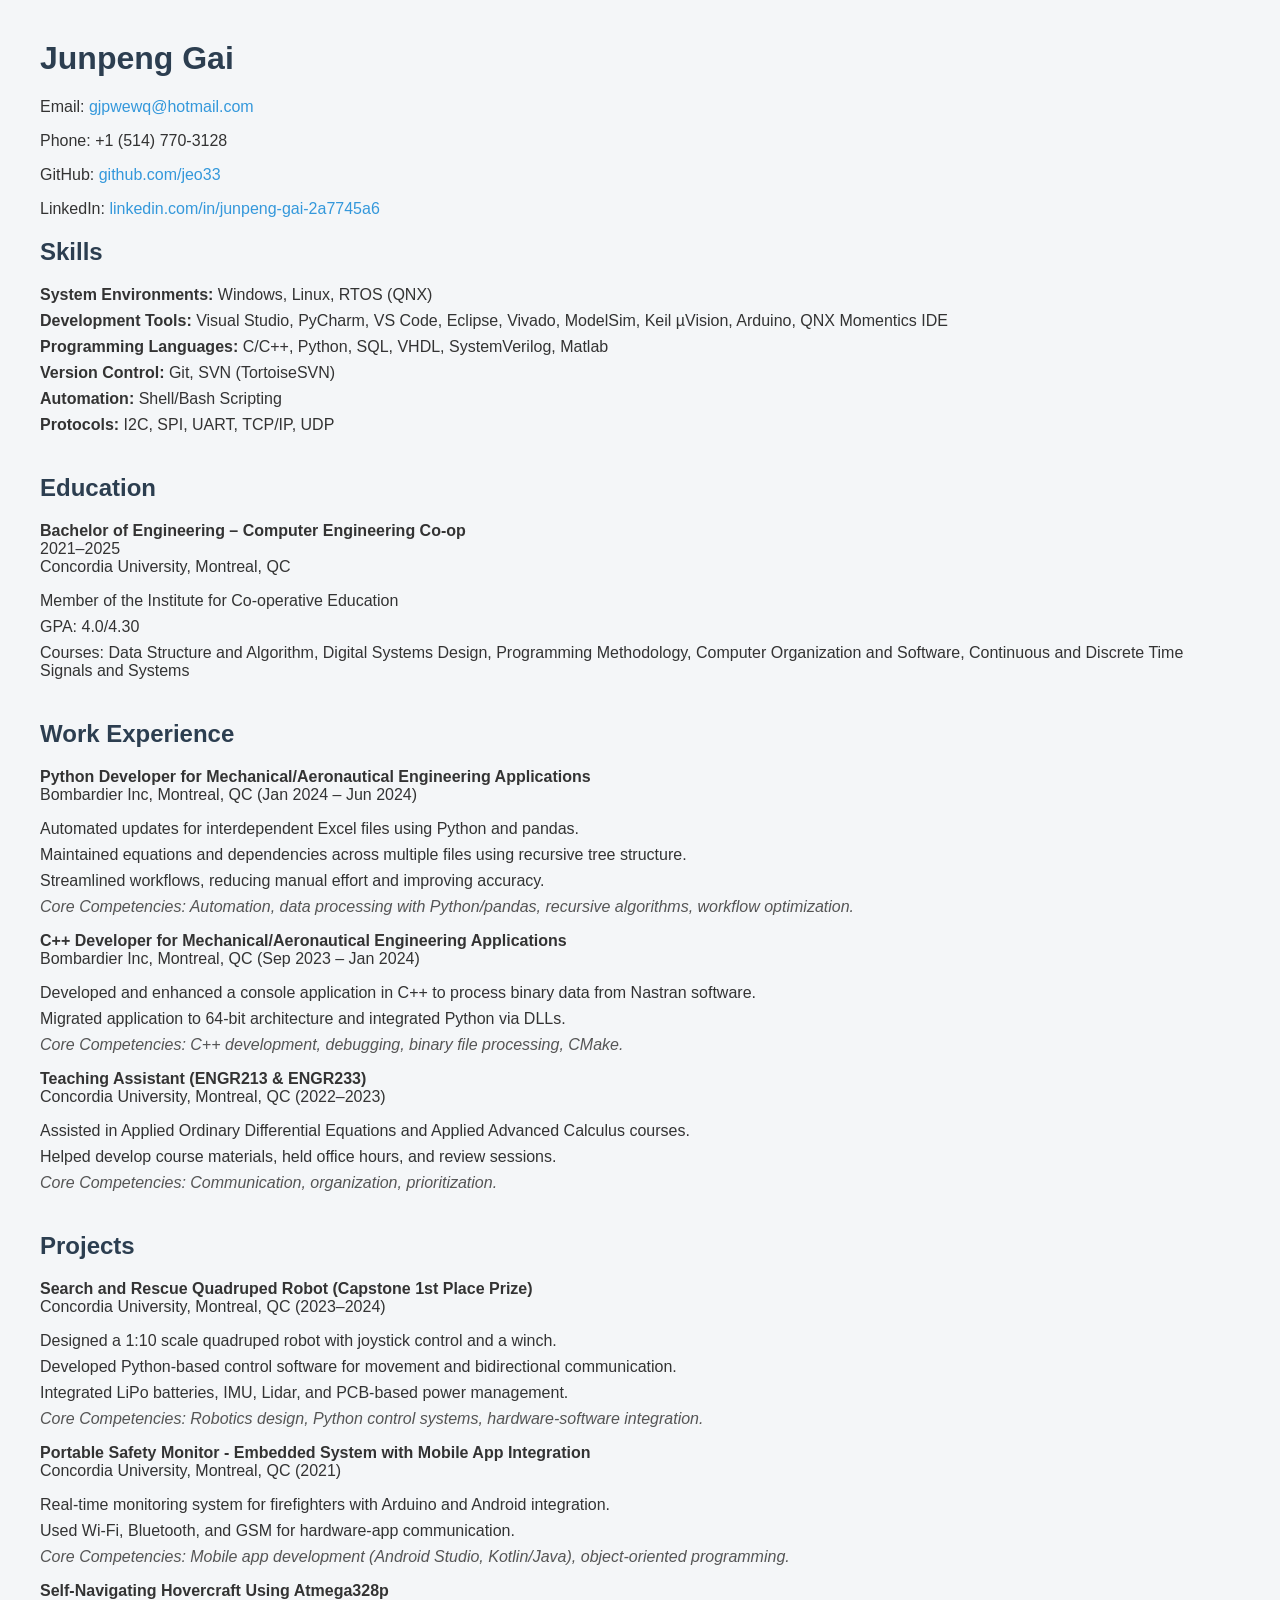
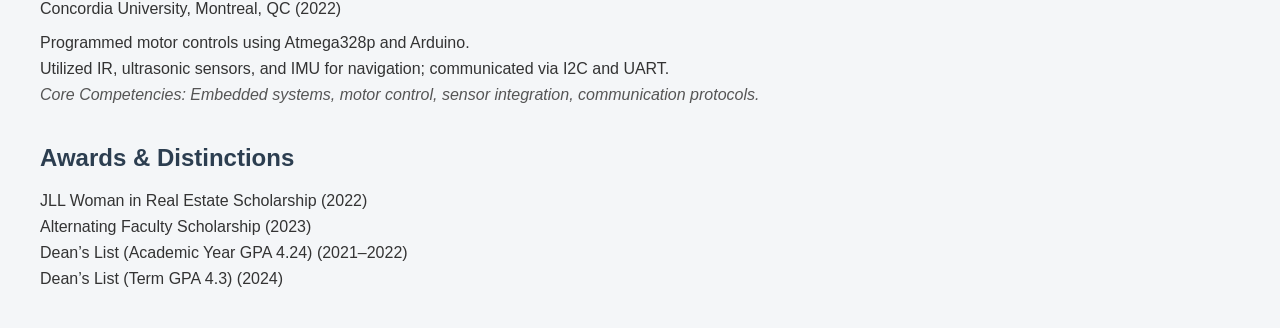
==== index.html @ d32dfa12 "Create index.html" ====
<!DOCTYPE html>
<html lang="en">
<head>
    <meta charset="UTF-8">
    <meta name="viewport" content="width=device-width, initial-scale=1.0">
    <title>Junpeng Gai - CV</title>
    <style>
        body {
            font-family: Arial, sans-serif;
            margin: 40px;
            background-color: #f4f6f8;
            color: #333;
        }
        h1, h2 {
            color: #2c3e50;
        }
        a {
            color: #3498db;
            text-decoration: none;
        }
        .section {
            margin-bottom: 40px;
        }
        .info {
            margin-bottom: 10px;
        }
        ul {
            list-style: none;
            padding-left: 0;
        }
        li {
            margin-bottom: 8px;
        }
        .core-competency {
            font-style: italic;
            color: #555;
        }
    </style>
</head>
<body>

    <h1>Junpeng Gai</h1>

    <div class="info">
        <p>Email: <a href="mailto:gjpwewq@hotmail.com">gjpwewq@hotmail.com</a></p>
        <p>Phone: +1 (514) 770-3128</p>
        <p>GitHub: <a href="https://github.com/jeo33" target="_blank">github.com/jeo33</a></p>
        <p>LinkedIn: <a href="https://linkedin.com/in/junpeng-gai-2a7745a6" target="_blank">linkedin.com/in/junpeng-gai-2a7745a6</a></p>
    </div>

    <div class="section">
        <h2>Skills</h2>
        <ul>
            <li><strong>System Environments:</strong> Windows, Linux, RTOS (QNX)</li>
            <li><strong>Development Tools:</strong> Visual Studio, PyCharm, VS Code, Eclipse, Vivado, ModelSim, Keil µVision, Arduino, QNX Momentics IDE</li>
            <li><strong>Programming Languages:</strong> C/C++, Python, SQL, VHDL, SystemVerilog, Matlab</li>
            <li><strong>Version Control:</strong> Git, SVN (TortoiseSVN)</li>
            <li><strong>Automation:</strong> Shell/Bash Scripting</li>
            <li><strong>Protocols:</strong> I2C, SPI, UART, TCP/IP, UDP</li>
        </ul>
    </div>

    <div class="section">
        <h2>Education</h2>
        <p><strong>Bachelor of Engineering – Computer Engineering Co-op</strong><br>2021–2025<br>Concordia University, Montreal, QC</p>
        <ul>
            <li>Member of the Institute for Co-operative Education</li>
            <li>GPA: 4.0/4.30</li>
            <li>Courses: Data Structure and Algorithm, Digital Systems Design, Programming Methodology, Computer Organization and Software, Continuous and Discrete Time Signals and Systems</li>
        </ul>
    </div>

    <div class="section">
        <h2>Work Experience</h2>
        <p><strong>Python Developer for Mechanical/Aeronautical Engineering Applications</strong><br>Bombardier Inc, Montreal, QC (Jan 2024 – Jun 2024)</p>
        <ul>
            <li>Automated updates for interdependent Excel files using Python and pandas.</li>
            <li>Maintained equations and dependencies across multiple files using recursive tree structure.</li>
            <li>Streamlined workflows, reducing manual effort and improving accuracy.</li>
            <li class="core-competency">Core Competencies: Automation, data processing with Python/pandas, recursive algorithms, workflow optimization.</li>
        </ul>

        <p><strong>C++ Developer for Mechanical/Aeronautical Engineering Applications</strong><br>Bombardier Inc, Montreal, QC (Sep 2023 – Jan 2024)</p>
        <ul>
            <li>Developed and enhanced a console application in C++ to process binary data from Nastran software.</li>
            <li>Migrated application to 64-bit architecture and integrated Python via DLLs.</li>
            <li class="core-competency">Core Competencies: C++ development, debugging, binary file processing, CMake.</li>
        </ul>

        <p><strong>Teaching Assistant (ENGR213 & ENGR233)</strong><br>Concordia University, Montreal, QC (2022–2023)</p>
        <ul>
            <li>Assisted in Applied Ordinary Differential Equations and Applied Advanced Calculus courses.</li>
            <li>Helped develop course materials, held office hours, and review sessions.</li>
            <li class="core-competency">Core Competencies: Communication, organization, prioritization.</li>
        </ul>
    </div>

    <div class="section">
        <h2>Projects</h2>

        <p><strong>Search and Rescue Quadruped Robot (Capstone 1st Place Prize)</strong><br>Concordia University, Montreal, QC (2023–2024)</p>
        <ul>
            <li>Designed a 1:10 scale quadruped robot with joystick control and a winch.</li>
            <li>Developed Python-based control software for movement and bidirectional communication.</li>
            <li>Integrated LiPo batteries, IMU, Lidar, and PCB-based power management.</li>
            <li class="core-competency">Core Competencies: Robotics design, Python control systems, hardware-software integration.</li>
        </ul>

        <p><strong>Portable Safety Monitor - Embedded System with Mobile App Integration</strong><br>Concordia University, Montreal, QC (2021)</p>
        <ul>
            <li>Real-time monitoring system for firefighters with Arduino and Android integration.</li>
            <li>Used Wi-Fi, Bluetooth, and GSM for hardware-app communication.</li>
            <li class="core-competency">Core Competencies: Mobile app development (Android Studio, Kotlin/Java), object-oriented programming.</li>
        </ul>

        <p><strong>Self-Navigating Hovercraft Using Atmega328p</strong><br>Concordia University, Montreal, QC (2022)</p>
        <ul>
            <li>Programmed motor controls using Atmega328p and Arduino.</li>
            <li>Utilized IR, ultrasonic sensors, and IMU for navigation; communicated via I2C and UART.</li>
            <li class="core-competency">Core Competencies: Embedded systems, motor control, sensor integration, communication protocols.</li>
        </ul>
    </div>

    <div class="section">
        <h2>Awards & Distinctions</h2>
        <ul>
            <li>JLL Woman in Real Estate Scholarship (2022)</li>
            <li>Alternating Faculty Scholarship (2023)</li>
            <li>Dean’s List (Academic Year GPA 4.24) (2021–2022)</li>
            <li>Dean’s List (Term GPA 4.3) (2024)</li>
        </ul>
    </div>

</body>
</html>
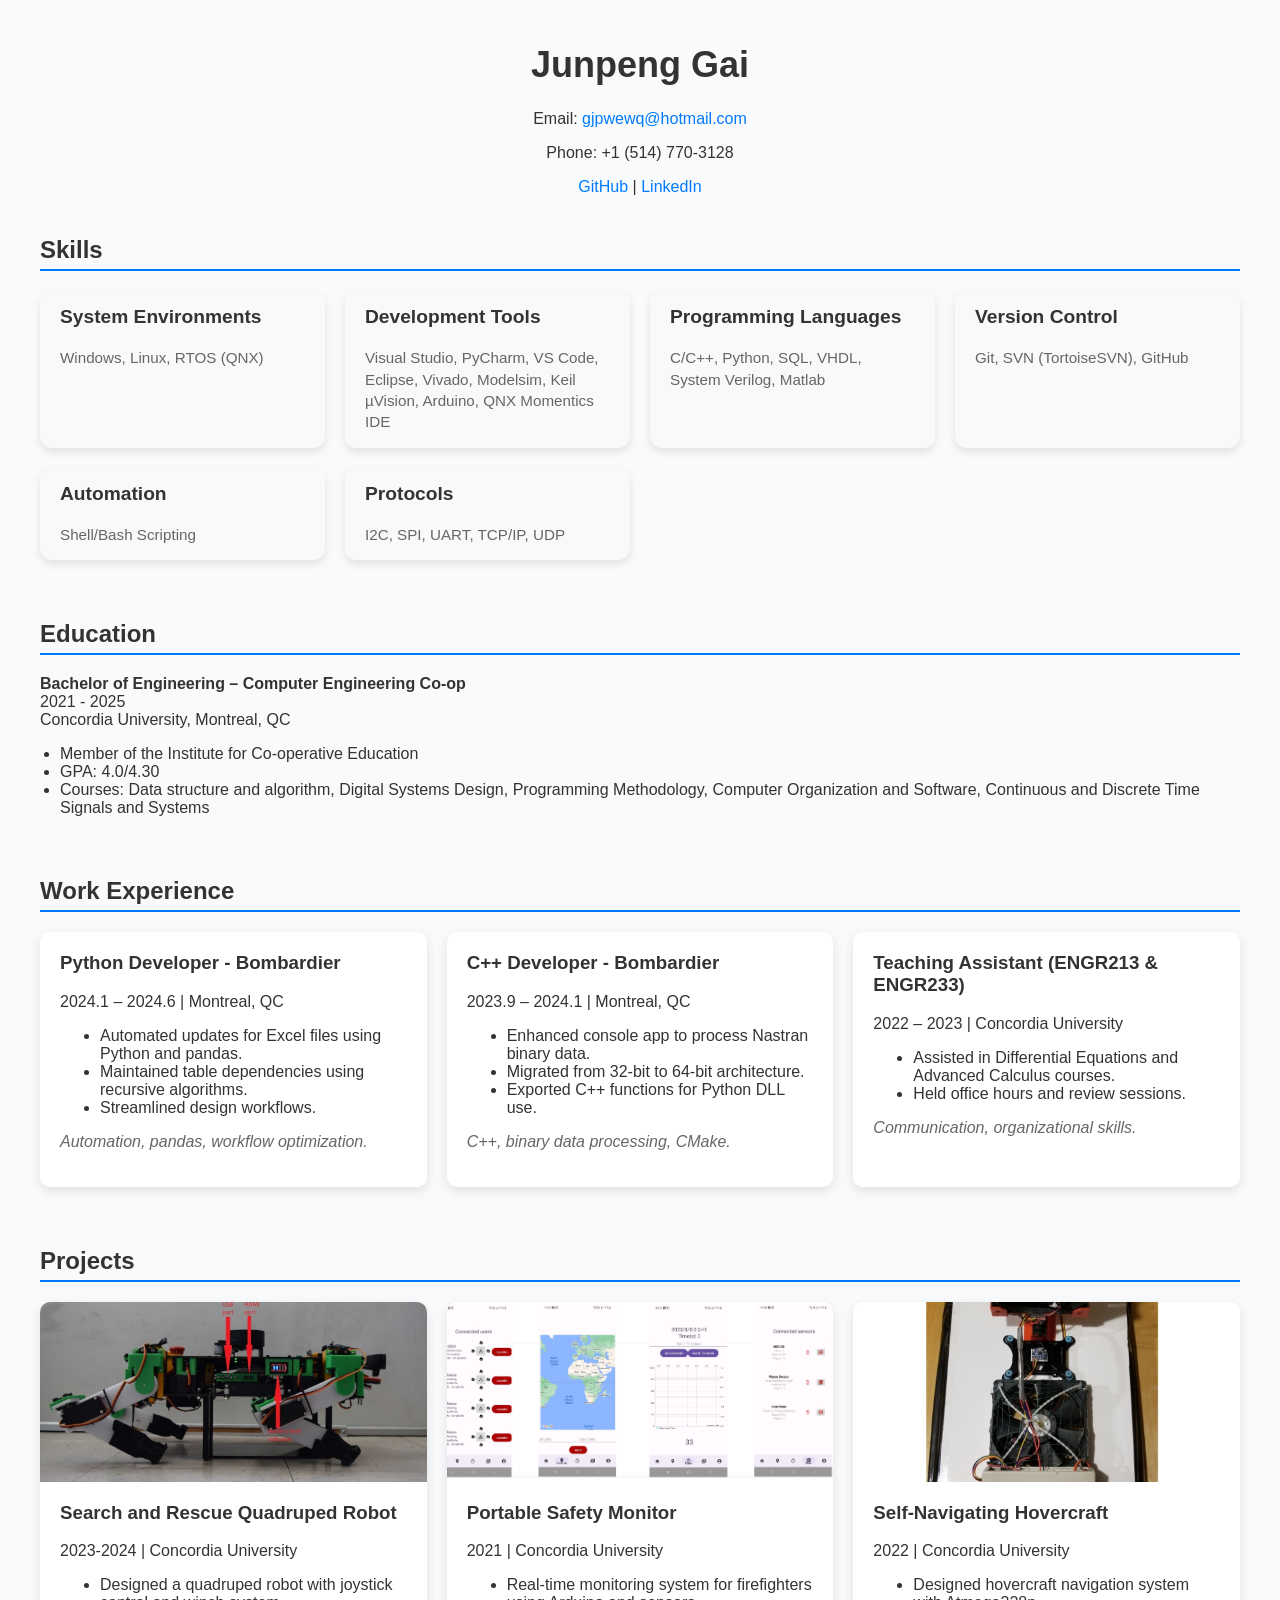
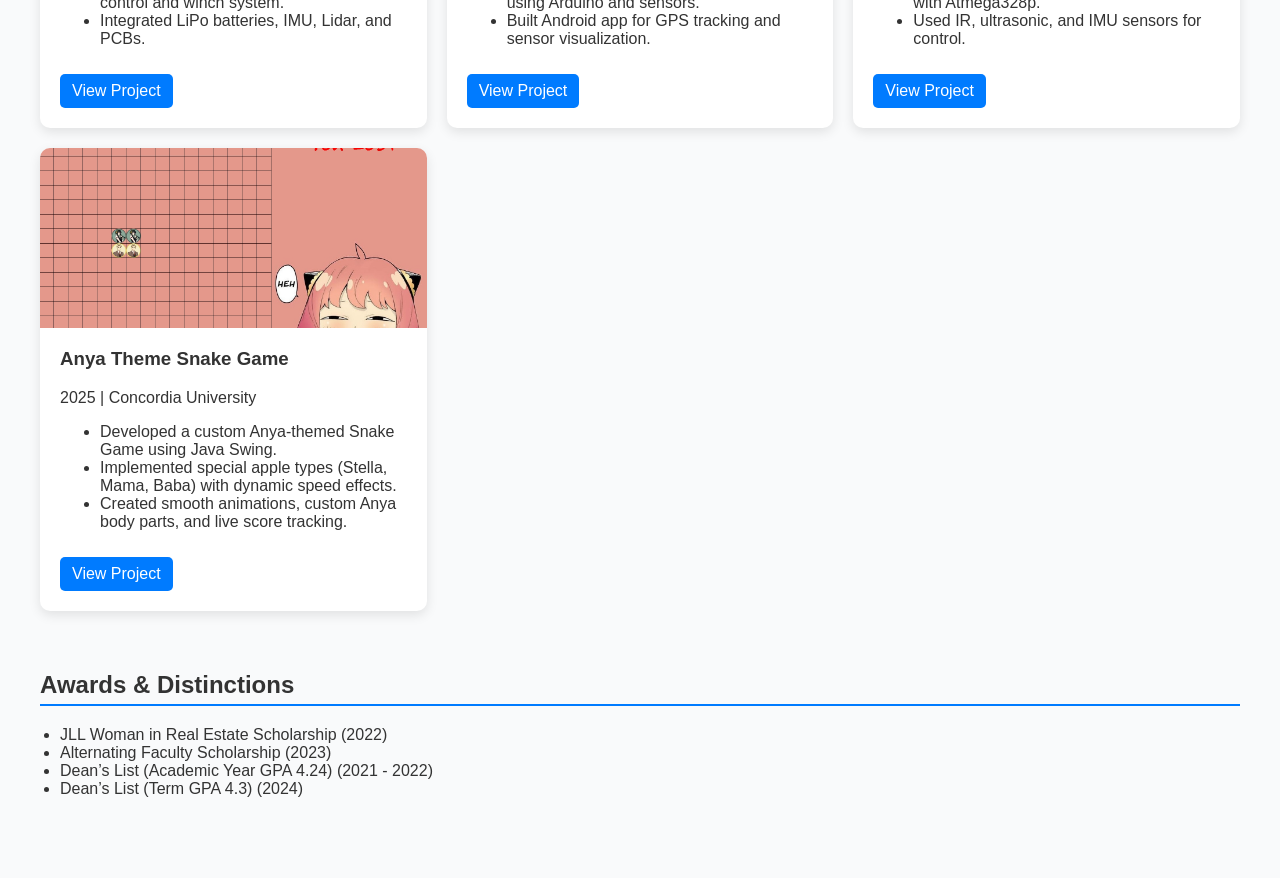
==== commit 2dccb9a9: "update" ====
--- a/index.html
+++ b/index.html
@@ -4,131 +4,182 @@
     <meta charset="UTF-8">
     <meta name="viewport" content="width=device-width, initial-scale=1.0">
     <title>Junpeng Gai - CV</title>
-    <style>
-        body {
-            font-family: Arial, sans-serif;
-            margin: 40px;
-            background-color: #f4f6f8;
-            color: #333;
-        }
-        h1, h2 {
-            color: #2c3e50;
-        }
-        a {
-            color: #3498db;
-            text-decoration: none;
-        }
-        .section {
-            margin-bottom: 40px;
-        }
-        .info {
-            margin-bottom: 10px;
-        }
-        ul {
-            list-style: none;
-            padding-left: 0;
-        }
-        li {
-            margin-bottom: 8px;
-        }
-        .core-competency {
-            font-style: italic;
-            color: #555;
-        }
-    </style>
+    <link rel="stylesheet" href="style.css">
 </head>
 <body>
 
-    <h1>Junpeng Gai</h1>
+    <div class="container">
+        <header>
+            <h1>Junpeng Gai</h1>
+            <p>Email: <a href="mailto:gjpwewq@hotmail.com">gjpwewq@hotmail.com</a></p>
+            <p>Phone: +1 (514) 770-3128</p>
+            <p>
+                <a href="https://github.com/jeo33" target="_blank">GitHub</a> |
+                <a href="https://linkedin.com/in/junpeng-gai-2a7745a6" target="_blank">LinkedIn</a>
+            </p>
+        </header>
 
-    <div class="info">
-        <p>Email: <a href="mailto:gjpwewq@hotmail.com">gjpwewq@hotmail.com</a></p>
-        <p>Phone: +1 (514) 770-3128</p>
-        <p>GitHub: <a href="https://github.com/jeo33" target="_blank">github.com/jeo33</a></p>
-        <p>LinkedIn: <a href="https://linkedin.com/in/junpeng-gai-2a7745a6" target="_blank">linkedin.com/in/junpeng-gai-2a7745a6</a></p>
+        <!-- Skills -->
+<section class="section">
+    <h2>Skills</h2>
+    <div class="skills-grid">
+        <div class="skill-card">
+            <h3>System Environments</h3>
+            <p>Windows, Linux, RTOS (QNX)</p>
+        </div>
+        <div class="skill-card">
+            <h3>Development Tools</h3>
+            <p>Visual Studio, PyCharm, VS Code, Eclipse, Vivado, Modelsim, Keil µVision, Arduino, QNX Momentics IDE</p>
+        </div>
+        <div class="skill-card">
+            <h3>Programming Languages</h3>
+            <p>C/C++, Python, SQL, VHDL, System Verilog, Matlab</p>
+        </div>
+        <div class="skill-card">
+            <h3>Version Control</h3>
+            <p>Git, SVN (TortoiseSVN), GitHub</p>
+        </div>
+        <div class="skill-card">
+            <h3>Automation</h3>
+            <p>Shell/Bash Scripting</p>
+        </div>
+        <div class="skill-card">
+            <h3>Protocols</h3>
+            <p>I2C, SPI, UART, TCP/IP, UDP</p>
+        </div>
     </div>
+</section>
 
-    <div class="section">
-        <h2>Skills</h2>
-        <ul>
-            <li><strong>System Environments:</strong> Windows, Linux, RTOS (QNX)</li>
-            <li><strong>Development Tools:</strong> Visual Studio, PyCharm, VS Code, Eclipse, Vivado, ModelSim, Keil µVision, Arduino, QNX Momentics IDE</li>
-            <li><strong>Programming Languages:</strong> C/C++, Python, SQL, VHDL, SystemVerilog, Matlab</li>
-            <li><strong>Version Control:</strong> Git, SVN (TortoiseSVN)</li>
-            <li><strong>Automation:</strong> Shell/Bash Scripting</li>
-            <li><strong>Protocols:</strong> I2C, SPI, UART, TCP/IP, UDP</li>
-        </ul>
-    </div>
 
-    <div class="section">
-        <h2>Education</h2>
-        <p><strong>Bachelor of Engineering – Computer Engineering Co-op</strong><br>2021–2025<br>Concordia University, Montreal, QC</p>
-        <ul>
-            <li>Member of the Institute for Co-operative Education</li>
-            <li>GPA: 4.0/4.30</li>
-            <li>Courses: Data Structure and Algorithm, Digital Systems Design, Programming Methodology, Computer Organization and Software, Continuous and Discrete Time Signals and Systems</li>
-        </ul>
-    </div>
+        <!-- Education -->
+        <section class="section">
+            <h2>Education</h2>
+            <p><strong>Bachelor of Engineering – Computer Engineering Co-op</strong><br>2021 - 2025<br>Concordia University, Montreal, QC</p>
+            <ul class="list">
+                <li>Member of the Institute for Co-operative Education</li>
+                <li>GPA: 4.0/4.30</li>
+                <li>Courses: Data structure and algorithm, Digital Systems Design, Programming Methodology, Computer Organization and Software, Continuous and Discrete Time Signals and Systems</li>
+            </ul>
+        </section>
 
-    <div class="section">
-        <h2>Work Experience</h2>
-        <p><strong>Python Developer for Mechanical/Aeronautical Engineering Applications</strong><br>Bombardier Inc, Montreal, QC (Jan 2024 – Jun 2024)</p>
-        <ul>
-            <li>Automated updates for interdependent Excel files using Python and pandas.</li>
-            <li>Maintained equations and dependencies across multiple files using recursive tree structure.</li>
-            <li>Streamlined workflows, reducing manual effort and improving accuracy.</li>
-            <li class="core-competency">Core Competencies: Automation, data processing with Python/pandas, recursive algorithms, workflow optimization.</li>
-        </ul>
+        <!-- Work Experience -->
+        <section class="section">
+            <h2>Work Experience</h2>
+            <div class="grid-wrapper">
 
-        <p><strong>C++ Developer for Mechanical/Aeronautical Engineering Applications</strong><br>Bombardier Inc, Montreal, QC (Sep 2023 – Jan 2024)</p>
-        <ul>
-            <li>Developed and enhanced a console application in C++ to process binary data from Nastran software.</li>
-            <li>Migrated application to 64-bit architecture and integrated Python via DLLs.</li>
-            <li class="core-competency">Core Competencies: C++ development, debugging, binary file processing, CMake.</li>
-        </ul>
+                <div class="card">
+                    <div class="card-content">
+                        <h3>Python Developer - Bombardier</h3>
+                        <p>2024.1 – 2024.6 | Montreal, QC</p>
+                        <ul>
+                            <li>Automated updates for Excel files using Python and pandas.</li>
+                            <li>Maintained table dependencies using recursive algorithms.</li>
+                            <li>Streamlined design workflows.</li>
+                        </ul>
+                        <p class="core-competency">Automation, pandas, workflow optimization.</p>
+                    </div>
+                </div>
 
-        <p><strong>Teaching Assistant (ENGR213 & ENGR233)</strong><br>Concordia University, Montreal, QC (2022–2023)</p>
-        <ul>
-            <li>Assisted in Applied Ordinary Differential Equations and Applied Advanced Calculus courses.</li>
-            <li>Helped develop course materials, held office hours, and review sessions.</li>
-            <li class="core-competency">Core Competencies: Communication, organization, prioritization.</li>
-        </ul>
-    </div>
+                <div class="card">
+                    <div class="card-content">
+                        <h3>C++ Developer - Bombardier</h3>
+                        <p>2023.9 – 2024.1 | Montreal, QC</p>
+                        <ul>
+                            <li>Enhanced console app to process Nastran binary data.</li>
+                            <li>Migrated from 32-bit to 64-bit architecture.</li>
+                            <li>Exported C++ functions for Python DLL use.</li>
+                        </ul>
+                        <p class="core-competency">C++, binary data processing, CMake.</p>
+                    </div>
+                </div>
 
-    <div class="section">
-        <h2>Projects</h2>
+                <div class="card">
+                    <div class="card-content">
+                        <h3>Teaching Assistant (ENGR213 & ENGR233)</h3>
+                        <p>2022 – 2023 | Concordia University</p>
+                        <ul>
+                            <li>Assisted in Differential Equations and Advanced Calculus courses.</li>
+                            <li>Held office hours and review sessions.</li>
+                        </ul>
+                        <p class="core-competency">Communication, organizational skills.</p>
+                    </div>
+                </div>
 
-        <p><strong>Search and Rescue Quadruped Robot (Capstone 1st Place Prize)</strong><br>Concordia University, Montreal, QC (2023–2024)</p>
-        <ul>
-            <li>Designed a 1:10 scale quadruped robot with joystick control and a winch.</li>
-            <li>Developed Python-based control software for movement and bidirectional communication.</li>
-            <li>Integrated LiPo batteries, IMU, Lidar, and PCB-based power management.</li>
-            <li class="core-competency">Core Competencies: Robotics design, Python control systems, hardware-software integration.</li>
-        </ul>
+            </div>
+        </section>
 
-        <p><strong>Portable Safety Monitor - Embedded System with Mobile App Integration</strong><br>Concordia University, Montreal, QC (2021)</p>
-        <ul>
-            <li>Real-time monitoring system for firefighters with Arduino and Android integration.</li>
-            <li>Used Wi-Fi, Bluetooth, and GSM for hardware-app communication.</li>
-            <li class="core-competency">Core Competencies: Mobile app development (Android Studio, Kotlin/Java), object-oriented programming.</li>
-        </ul>
+        <!-- Projects -->
+        <section class="section">
+            <h2>Projects</h2>
+            <div class="grid-wrapper">
 
-        <p><strong>Self-Navigating Hovercraft Using Atmega328p</strong><br>Concordia University, Montreal, QC (2022)</p>
-        <ul>
-            <li>Programmed motor controls using Atmega328p and Arduino.</li>
-            <li>Utilized IR, ultrasonic sensors, and IMU for navigation; communicated via I2C and UART.</li>
-            <li class="core-competency">Core Competencies: Embedded systems, motor control, sensor integration, communication protocols.</li>
-        </ul>
-    </div>
+                <div class="card">
+                    <img src="resources/Weixin Screenshot_20250428202626.png" alt="Search and Rescue Robot" class="card-img">
+                    <div class="card-content">
+                        <h3>Search and Rescue Quadruped Robot</h3>
+                        <p>2023-2024 | Concordia University</p>
+                        <ul>
+                            <li>Designed a quadruped robot with joystick control and winch system.</li>
+                            <li>Integrated LiPo batteries, IMU, Lidar, and PCBs.</li>
+                        </ul>
+                        <a href="https://github.com/jeo33/490_Capstone_Quadruped_Robot/tree/main" class="btn" target="_blank">View Project</a>
+                    </div>
+                </div>
 
-    <div class="section">
-        <h2>Awards & Distinctions</h2>
-        <ul>
-            <li>JLL Woman in Real Estate Scholarship (2022)</li>
-            <li>Alternating Faculty Scholarship (2023)</li>
-            <li>Dean’s List (Academic Year GPA 4.24) (2021–2022)</li>
-            <li>Dean’s List (Term GPA 4.3) (2024)</li>
-        </ul>
+                <div class="card">
+                    <img src="resources/Weixin Screenshot_20250428201529.png" alt="Portable Safety Monitor" class="card-img">
+                    <div class="card-content">
+                        <h3>Portable Safety Monitor</h3>
+                        <p>2021 | Concordia University</p>
+                        <ul>
+                            <li>Real-time monitoring system for firefighters using Arduino and sensors.</li>
+                            <li>Built Android app for GPS tracking and sensor visualization.</li>
+                        </ul>
+                        <a href="https://github.com/jeo33/ELEC-COEN390-Arduino/tree/main" class="btn" target="_blank">View Project</a>
+                    </div>
+                </div>
+
+                <div class="card">
+                    <img src="resources/Weixin Screenshot_20250428202120.png" alt="Self-Navigating Hovercraft" class="card-img">
+                    <div class="card-content">
+                        <h3>Self-Navigating Hovercraft</h3>
+                        <p>2022 | Concordia University</p>
+                        <ul>
+                            <li>Designed hovercraft navigation system with Atmega328p.</li>
+                            <li>Used IR, ultrasonic, and IMU sensors for control.</li>
+                        </ul>
+                        <a href="https://github.com/jeo33/Second_Year_Practice/tree/COEN352/ENGR290" class="btn" target="_blank">View Project</a>
+                    </div>
+                </div>
+
+                <div class="card">
+                    <img src="resources/game2.png" alt="Anya Theme Snake Game" class="card-img">
+                    <div class="card-content">
+                        <h3>Anya Theme Snake Game</h3>
+                        <p>2025 | Concordia University</p>
+                        <ul>
+                            <li>Developed a custom Anya-themed Snake Game using Java Swing.</li>
+                            <li>Implemented special apple types (Stella, Mama, Baba) with dynamic speed effects.</li>
+                            <li>Created smooth animations, custom Anya body parts, and live score tracking.</li>
+                        </ul>
+                        <a href="https://github.com/jeo33/SnakeGame/tree/main" class="btn" target="_blank">View Project</a>
+                    </div>
+                </div>
+
+            </div>
+        </section>
+
+        <!-- Awards -->
+        <section class="section">
+            <h2>Awards & Distinctions</h2>
+            <ul class="list">
+                <li>JLL Woman in Real Estate Scholarship (2022)</li>
+                <li>Alternating Faculty Scholarship (2023)</li>
+                <li>Dean’s List (Academic Year GPA 4.24) (2021 - 2022)</li>
+                <li>Dean’s List (Term GPA 4.3) (2024)</li>
+            </ul>
+        </section>
+
     </div>
 
 </body>
--- a/style.css
+++ b/style.css
@@ -0,0 +1,129 @@
+.skills-grid {
+    display: grid;
+    grid-template-columns: repeat(auto-fit, minmax(250px, 1fr));
+    gap: 20px;
+    margin-top: 20px;
+}
+
+.skill-card {
+    background-color: #f9f9f9;
+    padding: 15px 20px;
+    border-radius: 12px;
+    box-shadow: 0 4px 8px rgba(0, 0, 0, 0.1);
+    transition: transform 0.3s ease;
+}
+
+.skill-card:hover {
+    transform: translateY(-5px);
+}
+
+.skill-card h3 {
+    margin-top: 0;
+    font-size: 1.2rem;
+    color: #333;
+}
+
+.skill-card p {
+    margin: 10px 0 0 0;
+    color: #666;
+    font-size: 0.95rem;
+    line-height: 1.4;
+}
+
+
+
+body {
+    font-family: Arial, sans-serif;
+    margin: 0;
+    padding: 0;
+    background-color: #f9fafb;
+    color: #333;
+}
+
+.container {
+    max-width: 1200px;
+    margin: auto;
+    padding: 20px;
+}
+
+header {
+    text-align: center;
+    margin-bottom: 40px;
+}
+
+header h1 {
+    font-size: 36px;
+}
+
+header p a {
+    text-decoration: none;
+    color: #007BFF;
+}
+
+.section {
+    margin-bottom: 60px;
+}
+
+h2 {
+    border-bottom: 2px solid #007BFF;
+    padding-bottom: 5px;
+    margin-bottom: 20px;
+}
+
+.list {
+    list-style: disc;
+    padding-left: 20px;
+}
+
+.grid-wrapper {
+    display: grid;
+    grid-template-columns: repeat(auto-fit, minmax(350px, 1fr));
+    gap: 20px;
+}
+
+.card {
+    background: white;
+    border-radius: 10px;
+    box-shadow: 0 4px 12px rgba(0, 0, 0, 0.1);
+    overflow: hidden;
+    transition: transform 0.3s ease;
+    display: flex;
+    flex-direction: column;
+}
+
+.card:hover {
+    transform: translateY(-5px);
+}
+
+.card-img {
+    width: 100%;
+    height: 180px;  /* make it not too tall */
+    object-fit: cover; /* crop the image nicely instead of stretching */
+    object-position: center; /* keep the center of the image */
+    display: block;
+}
+
+
+.card-content {
+    padding: 20px;
+}
+
+.card-content h3 {
+    margin-top: 0;
+}
+
+.btn {
+    display: inline-block;
+    margin-top: 10px;
+    background-color: #007BFF;
+    color: white;
+    padding: 8px 12px;
+    border-radius: 5px;
+    text-decoration: none;
+}
+
+.core-competency {
+    font-style: italic;
+    margin-top: 10px;
+    color: #666;
+}
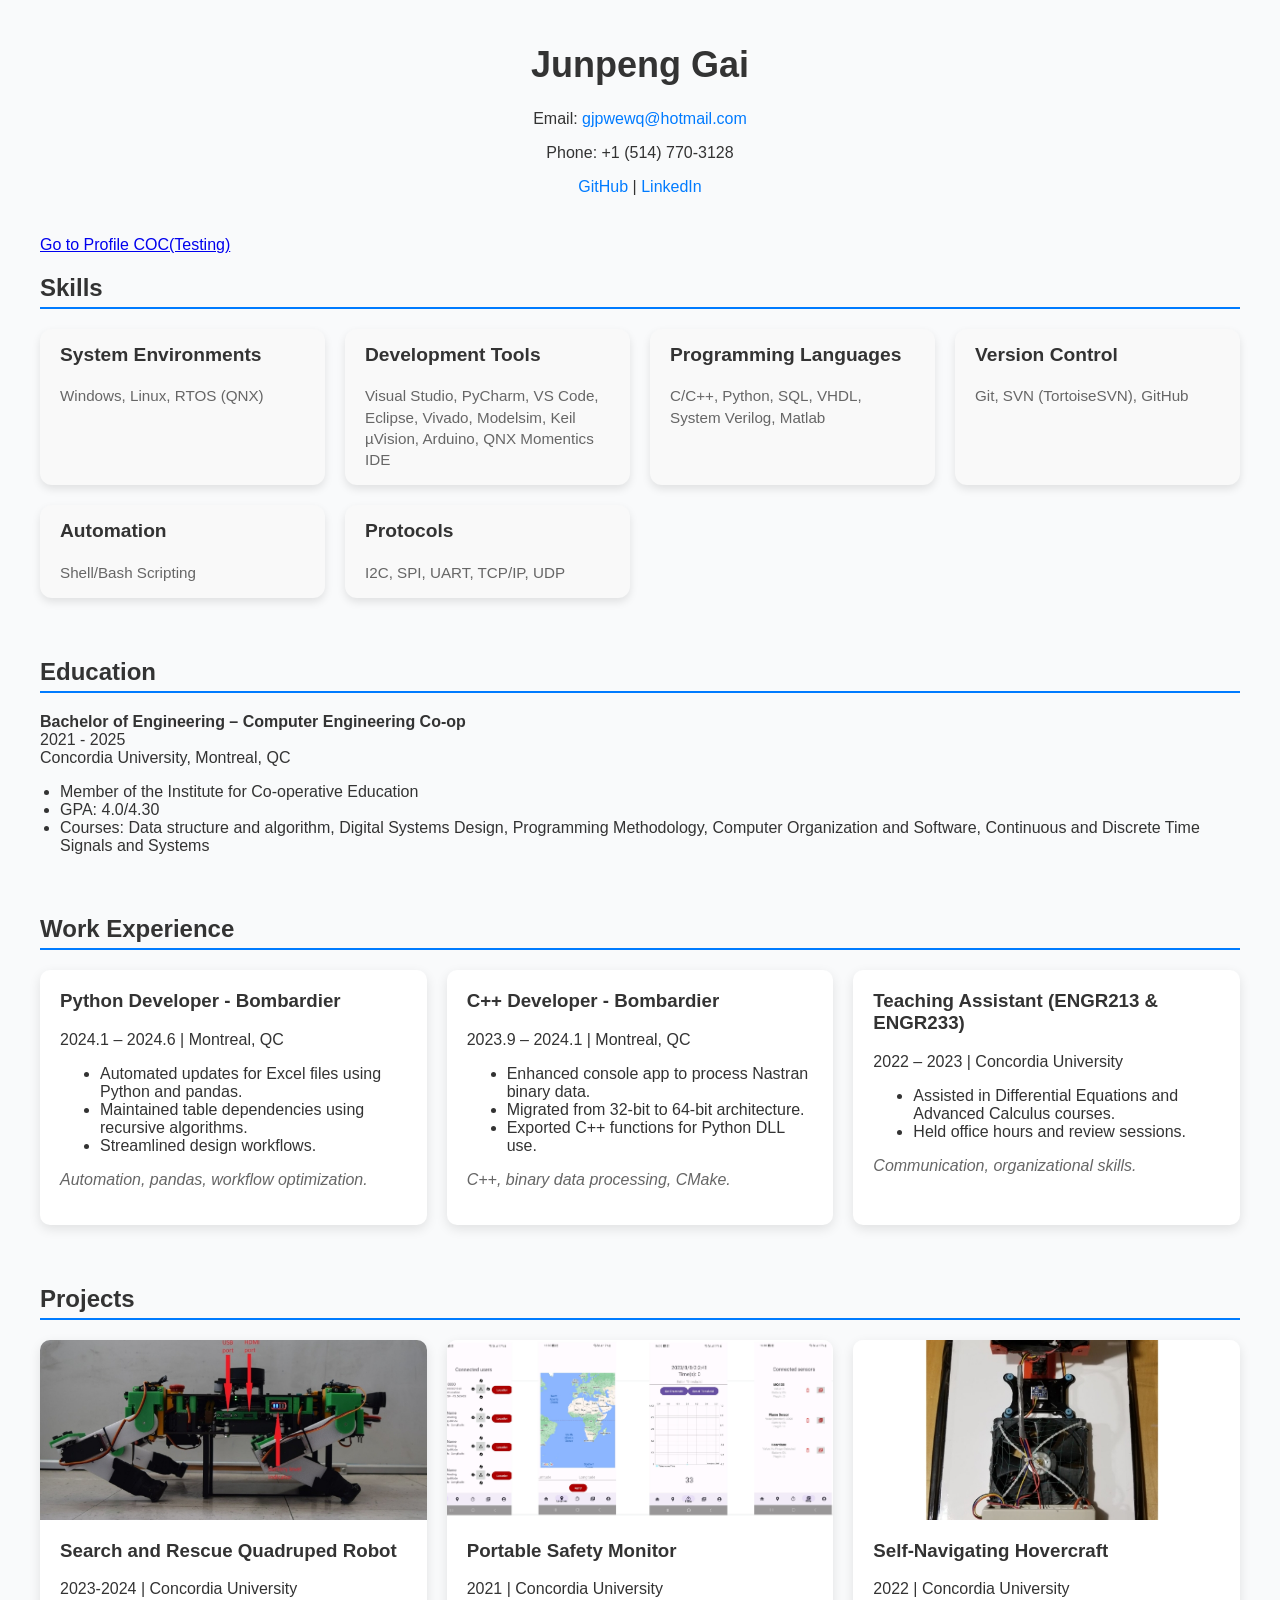
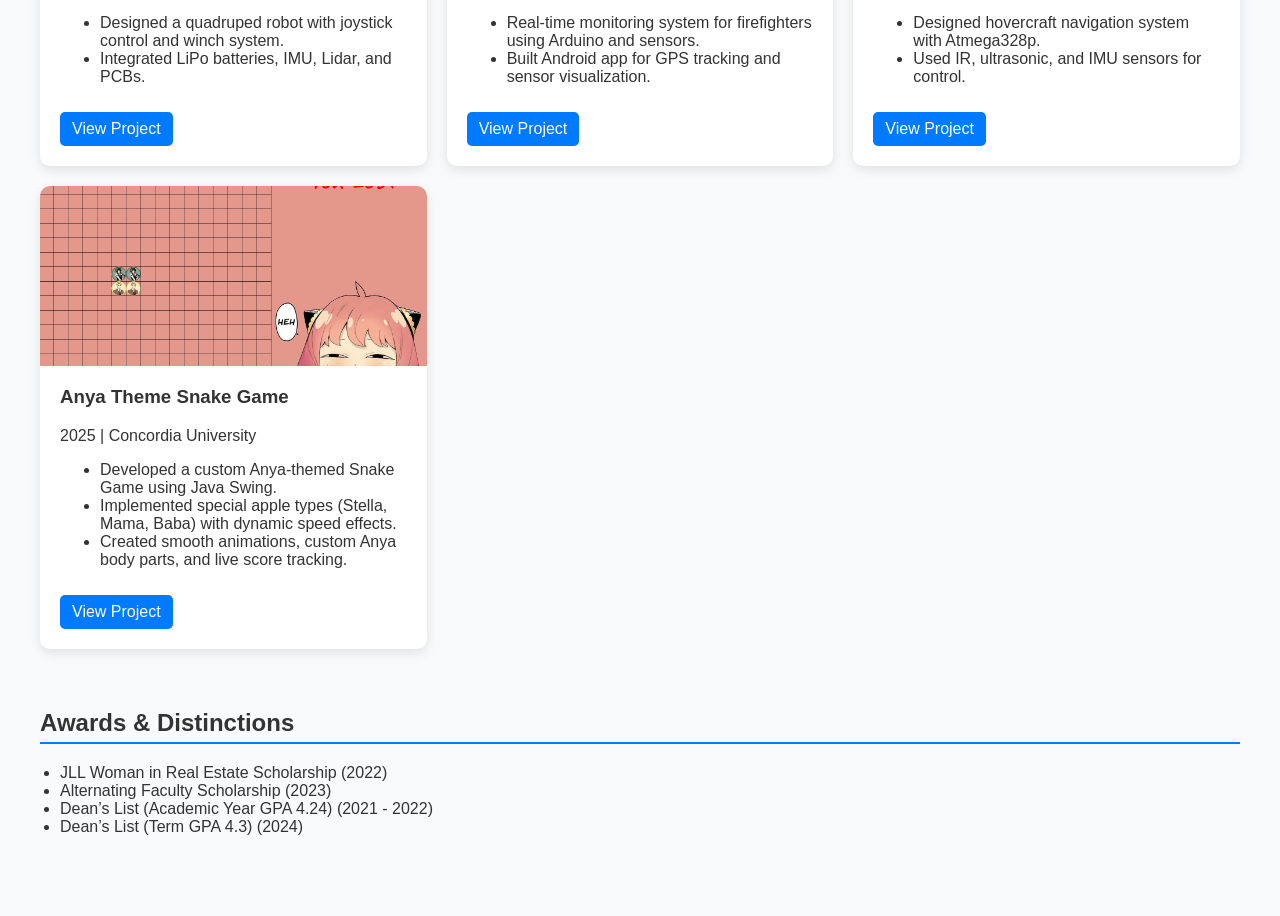
==== commit 134b1205: "commit" ====
--- a/index.html
+++ b/index.html
@@ -20,6 +20,7 @@
         </header>
 
         <!-- Skills -->
+         <a href="coc_index.html">Go to Profile COC(Testing)</a>
 <section class="section">
     <h2>Skills</h2>
     <div class="skills-grid">
@@ -125,7 +126,6 @@
                         <a href="https://github.com/jeo33/490_Capstone_Quadruped_Robot/tree/main" class="btn" target="_blank">View Project</a>
                     </div>
                 </div>
-
                 <div class="card">
                     <img src="resources/Weixin Screenshot_20250428201529.png" alt="Portable Safety Monitor" class="card-img">
                     <div class="card-content">
